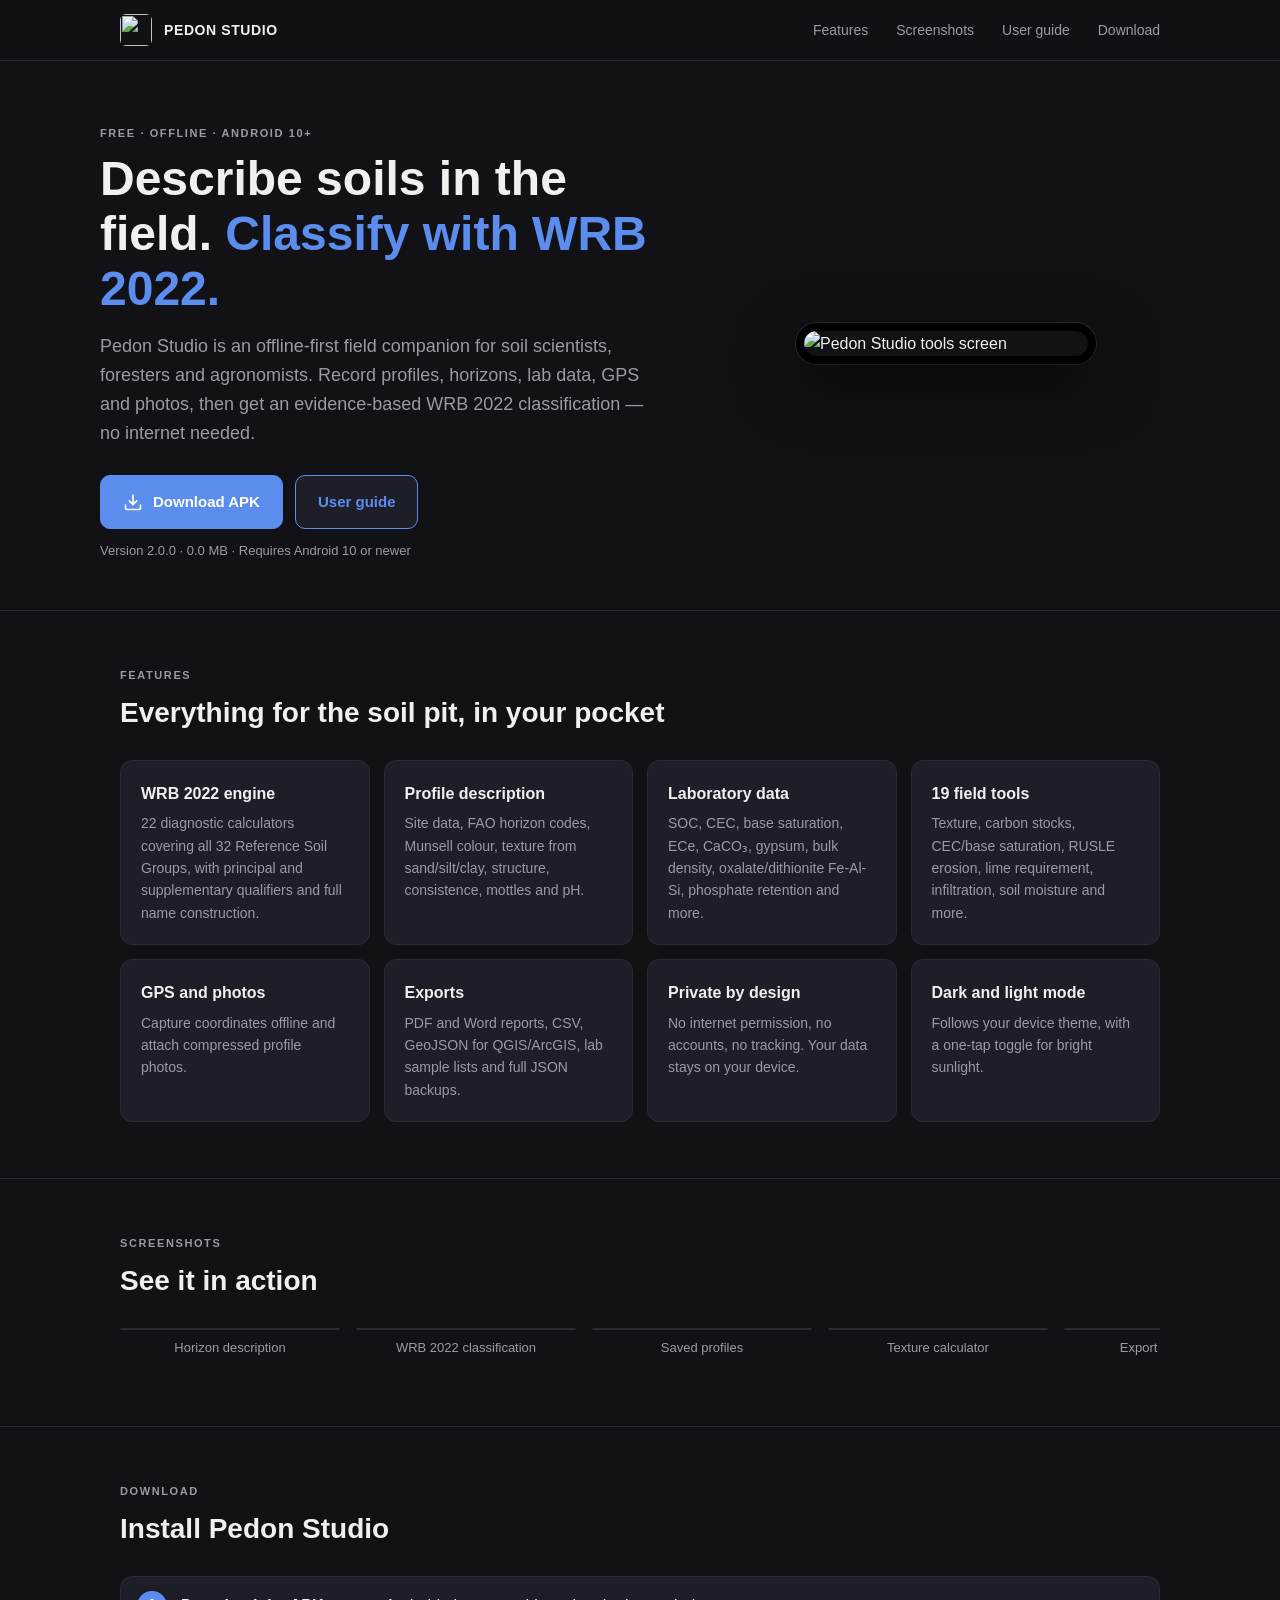
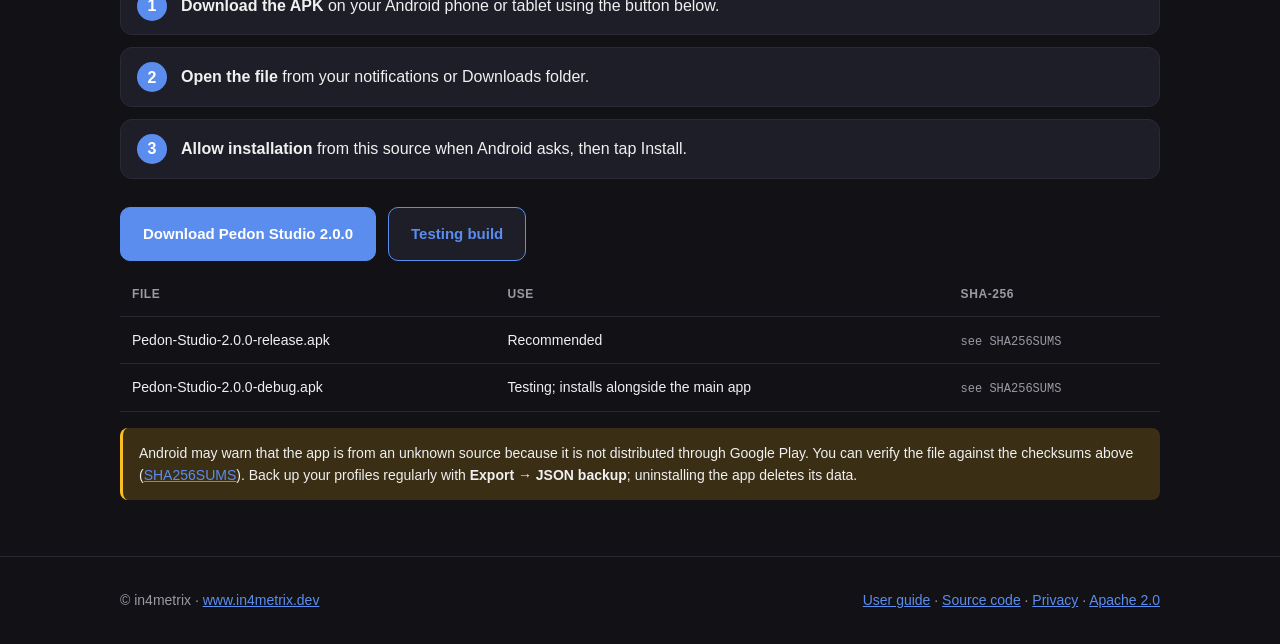
==== site/index.html @ 659e5f39 "Add user guide page to the download site docs/USER_GUIDE.md is rendered to site/guide.html at deploy" ====
<!doctype html>
<html lang="en">
<head>
<meta charset="utf-8">
<meta name="viewport" content="width=device-width, initial-scale=1">
<title>Pedon Studio — Offline soil profile description and WRB 2022 classification</title>
<meta name="description" content="Free, offline-first Android app for describing soil profiles in the field and classifying them with WRB 2022. Download the APK.">
<meta name="theme-color" content="#121216">
<meta property="og:title" content="Pedon Studio">
<meta property="og:description" content="Offline-first field companion for soil profile description and WRB 2022 classification.">
<meta property="og:image" content="https://pedonstudio.in4metrix.dev/screenshots/12-desktop.png">
<meta property="og:url" content="https://pedonstudio.in4metrix.dev/">
<link rel="icon" href="pedon_logo.png">
<style>
:root{--bg:#121216;--bg2:#1a1a20;--card:#1e1e28;--ink:#f0f0f0;--mut:#9a9aa5;--line:#2a2a35;--pri:#5b8def;--prih:#7ba3ff;--ok:#4ade80}
*{box-sizing:border-box;margin:0;padding:0}
html{scroll-behavior:smooth}
body{background:var(--bg);color:var(--ink);font:16px/1.6 -apple-system,BlinkMacSystemFont,"Segoe UI",Roboto,sans-serif;-webkit-font-smoothing:antialiased}
a{color:var(--pri)}
.wrap{max-width:1080px;margin:0 auto;padding:0 20px}
nav{position:sticky;top:0;z-index:10;background:rgba(18,18,22,.9);backdrop-filter:blur(8px);border-bottom:1px solid var(--line)}
nav .wrap{display:flex;align-items:center;gap:12px;height:60px}
nav img{width:32px;height:32px;border-radius:6px}
nav b{font-size:14px;letter-spacing:.6px;text-transform:uppercase;flex:1}
nav a{color:var(--mut);text-decoration:none;font-size:14px;margin-left:16px}
nav a:hover{color:var(--ink)}
@media(max-width:640px){nav a.hide{display:none}}
.hero{display:grid;grid-template-columns:1.1fr .9fr;gap:40px;align-items:center;padding:64px 0 48px}
@media(max-width:820px){.hero{grid-template-columns:1fr;padding-top:40px}}
.label{font-size:11px;font-weight:600;color:var(--mut);letter-spacing:1.6px;text-transform:uppercase}
h1{font-size:clamp(32px,5vw,48px);line-height:1.15;margin:8px 0 16px}
h1 span{color:var(--pri)}
.lead{color:var(--mut);font-size:18px;max-width:560px}
.cta{display:flex;flex-wrap:wrap;gap:12px;margin:28px 0 12px}
.btn{display:inline-flex;align-items:center;gap:10px;padding:14px 22px;border-radius:10px;font-weight:600;font-size:15px;text-decoration:none;border:1.5px solid var(--pri);color:var(--pri);background:var(--card);transition:.2s}
.btn:hover{border-color:var(--prih);color:var(--prih)}
.btn.p{background:var(--pri);color:#fff}
.btn.p:hover{background:var(--prih);color:#fff}
.btn svg{width:20px;height:20px}
.meta{font-size:13px;color:var(--mut)}
.phone{justify-self:center;width:min(300px,80vw);border-radius:28px;border:8px solid #000;box-shadow:0 20px 60px rgba(0,0,0,.6),0 0 0 1px var(--line);overflow:hidden}
.phone img{display:block;width:100%}
section{padding:56px 0;border-top:1px solid var(--line)}
h2{font-size:28px;margin:6px 0 24px}
.grid{display:grid;grid-template-columns:repeat(auto-fill,minmax(240px,1fr));gap:14px}
.card{background:var(--card);border:1px solid var(--line);border-radius:12px;padding:20px}
.card b{display:block;margin-bottom:6px}
.card p{color:var(--mut);font-size:14px}
.shots{display:flex;gap:16px;overflow-x:auto;padding-bottom:12px;scroll-snap-type:x mandatory}
.shots figure{flex:0 0 220px;scroll-snap-align:start}
.shots img{width:220px;border-radius:14px;border:1px solid var(--line);display:block}
.shots figcaption{font-size:13px;color:var(--mut);margin-top:8px;text-align:center}
ol.steps{counter-reset:s;list-style:none;display:grid;gap:12px}
ol.steps li{counter-increment:s;background:var(--card);border:1px solid var(--line);border-radius:12px;padding:16px 16px 16px 60px;position:relative}
ol.steps li::before{content:counter(s);position:absolute;left:16px;top:14px;width:30px;height:30px;border-radius:50%;background:var(--pri);color:#fff;font-weight:700;display:flex;align-items:center;justify-content:center}
table{width:100%;border-collapse:collapse;font-size:14px}
th,td{text-align:left;padding:12px;border-bottom:1px solid var(--line);vertical-align:top}
th{color:var(--mut);font-weight:600;font-size:12px;text-transform:uppercase;letter-spacing:.6px}
code{font:12px ui-monospace,SFMono-Regular,Menlo,monospace;word-break:break-all;color:var(--mut)}
.note{border-left:3px solid #fbbf24;background:#3a2e15;border-radius:8px;padding:14px 16px;font-size:14px;margin-top:16px}
footer{border-top:1px solid var(--line);padding:32px 0;color:var(--mut);font-size:14px}
footer .wrap{display:flex;flex-wrap:wrap;gap:12px;justify-content:space-between}
</style>
</head>
<body>
<nav><div class="wrap"><img src="pedon_logo.png" alt=""><b>Pedon Studio</b><a class="hide" href="#features">Features</a><a class="hide" href="#screenshots">Screenshots</a><a class="hide" href="/guide">User guide</a><a href="#download">Download</a></div></nav>

<header class="wrap hero">
  <div>
    <div class="label">Free · Offline · Android 10+</div>
    <h1>Describe soils in the field. <span>Classify with WRB 2022.</span></h1>
    <p class="lead">Pedon Studio is an offline-first field companion for soil scientists, foresters and agronomists. Record profiles, horizons, lab data, GPS and photos, then get an evidence-based WRB 2022 classification — no internet needed.</p>
    <div class="cta">
      <a class="btn p" href="releases/Pedon-Studio-2.0.0-release.apk" download><svg viewBox="0 0 24 24" fill="none" stroke="currentColor" stroke-width="2"><path d="M21 15v4a2 2 0 0 1-2 2H5a2 2 0 0 1-2-2v-4"/><polyline points="7 10 12 15 17 10"/><line x1="12" y1="15" x2="12" y2="3"/></svg>Download APK</a>
      <a class="btn" href="/guide">User guide</a>
    </div>
    <p class="meta">Version 2.0.0 · <span id="size">4 MB</span> · Requires Android 10 or newer</p>
  </div>
  <div class="phone"><img src="screenshots/02-tools.png" alt="Pedon Studio tools screen"></div>
</header>

<section id="features"><div class="wrap">
  <div class="label">Features</div>
  <h2>Everything for the soil pit, in your pocket</h2>
  <div class="grid">
    <div class="card"><b>WRB 2022 engine</b><p>22 diagnostic calculators covering all 32 Reference Soil Groups, with principal and supplementary qualifiers and full name construction.</p></div>
    <div class="card"><b>Profile description</b><p>Site data, FAO horizon codes, Munsell colour, texture from sand/silt/clay, structure, consistence, mottles and pH.</p></div>
    <div class="card"><b>Laboratory data</b><p>SOC, CEC, base saturation, ECe, CaCO₃, gypsum, bulk density, oxalate/dithionite Fe-Al-Si, phosphate retention and more.</p></div>
    <div class="card"><b>19 field tools</b><p>Texture, carbon stocks, CEC/base saturation, RUSLE erosion, lime requirement, infiltration, soil moisture and more.</p></div>
    <div class="card"><b>GPS and photos</b><p>Capture coordinates offline and attach compressed profile photos.</p></div>
    <div class="card"><b>Exports</b><p>PDF and Word reports, CSV, GeoJSON for QGIS/ArcGIS, lab sample lists and full JSON backups.</p></div>
    <div class="card"><b>Private by design</b><p>No internet permission, no accounts, no tracking. Your data stays on your device.</p></div>
    <div class="card"><b>Dark and light mode</b><p>Follows your device theme, with a one-tap toggle for bright sunlight.</p></div>
  </div>
</div></section>

<section id="screenshots"><div class="wrap">
  <div class="label">Screenshots</div>
  <h2>See it in action</h2>
  <div class="shots">
    <figure><img src="screenshots/04-profile-site.png" alt="" loading="lazy"><figcaption>Horizon description</figcaption></figure>
    <figure><img src="screenshots/06-classification.png" alt="" loading="lazy"><figcaption>WRB 2022 classification</figcaption></figure>
    <figure><img src="screenshots/07-profiles.png" alt="" loading="lazy"><figcaption>Saved profiles</figcaption></figure>
    <figure><img src="screenshots/09-tool.png" alt="" loading="lazy"><figcaption>Texture calculator</figcaption></figure>
    <figure><img src="screenshots/08-export.png" alt="" loading="lazy"><figcaption>Export and backup</figcaption></figure>
    <figure><img src="screenshots/03-menu.png" alt="" loading="lazy"><figcaption>Navigation</figcaption></figure>
    <figure><img src="screenshots/11-tools-light.png" alt="" loading="lazy"><figcaption>Light mode</figcaption></figure>
  </div>
</div></section>

<section id="download"><div class="wrap">
  <div class="label">Download</div>
  <h2>Install Pedon Studio</h2>
  <ol class="steps">
    <li><b>Download the APK</b> on your Android phone or tablet using the button below.</li>
    <li><b>Open the file</b> from your notifications or Downloads folder.</li>
    <li><b>Allow installation</b> from this source when Android asks, then tap Install.</li>
  </ol>
  <div class="cta">
    <a class="btn p" href="releases/Pedon-Studio-2.0.0-release.apk" download>Download Pedon Studio 2.0.0</a>
    <a class="btn" href="releases/Pedon-Studio-2.0.0-debug.apk" download>Testing build</a>
  </div>
  <table>
    <tr><th>File</th><th>Use</th><th>SHA-256</th></tr>
    <tr><td>Pedon-Studio-2.0.0-release.apk</td><td>Recommended</td><td><code data-sum="Pedon-Studio-2.0.0-release.apk">see SHA256SUMS</code></td></tr>
    <tr><td>Pedon-Studio-2.0.0-debug.apk</td><td>Testing; installs alongside the main app</td><td><code data-sum="Pedon-Studio-2.0.0-debug.apk">see SHA256SUMS</code></td></tr>
  </table>
  <p class="note">Android may warn that the app is from an unknown source because it is not distributed through Google Play. You can verify the file against the checksums above (<a href="releases/SHA256SUMS">SHA256SUMS</a>). Back up your profiles regularly with <b>Export → JSON backup</b>; uninstalling the app deletes its data.</p>
</div></section>

<footer><div class="wrap">
  <span>© in4metrix · <a href="https://www.in4metrix.dev">www.in4metrix.dev</a></span>
  <span><a href="/guide">User guide</a> · <a href="https://github.com/jm0535/pedon">Source code</a> · <a href="https://github.com/jm0535/pedon/blob/main/PRIVACY.md">Privacy</a> · <a href="https://github.com/jm0535/pedon/blob/main/LICENSE">Apache 2.0</a></span>
</div></footer>

<script>
fetch('releases/SHA256SUMS').then(r=>r.ok?r.text():'').then(t=>{t.split('\n').forEach(l=>{const[h,f]=l.trim().split(/\s+/);const el=f&&document.querySelector('[data-sum="'+f+'"]');if(el)el.textContent=h})}).catch(()=>{});
fetch('releases/Pedon-Studio-2.0.0-release.apk',{method:'HEAD'}).then(r=>{const n=+r.headers.get('content-length');if(n)document.getElementById('size').textContent=(n/1048576).toFixed(1)+' MB'}).catch(()=>{});
</script>
</body>
</html>
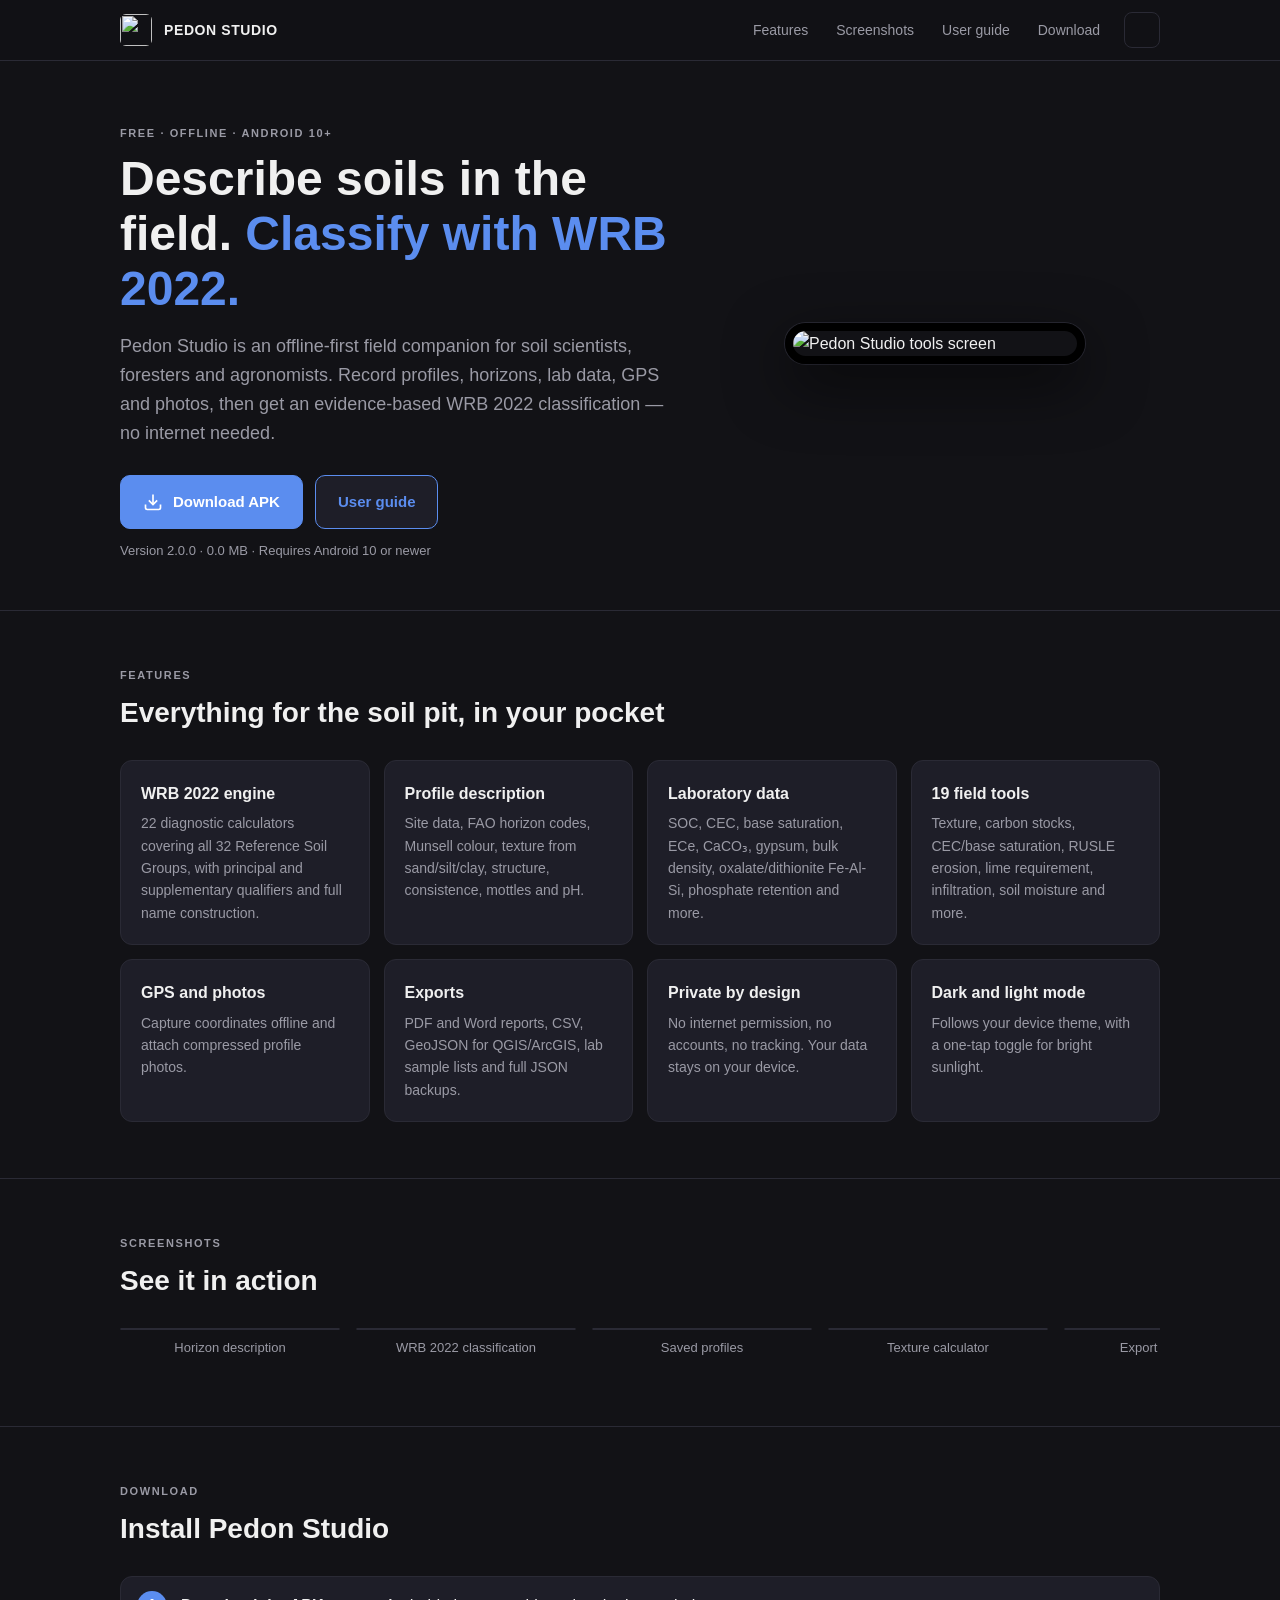
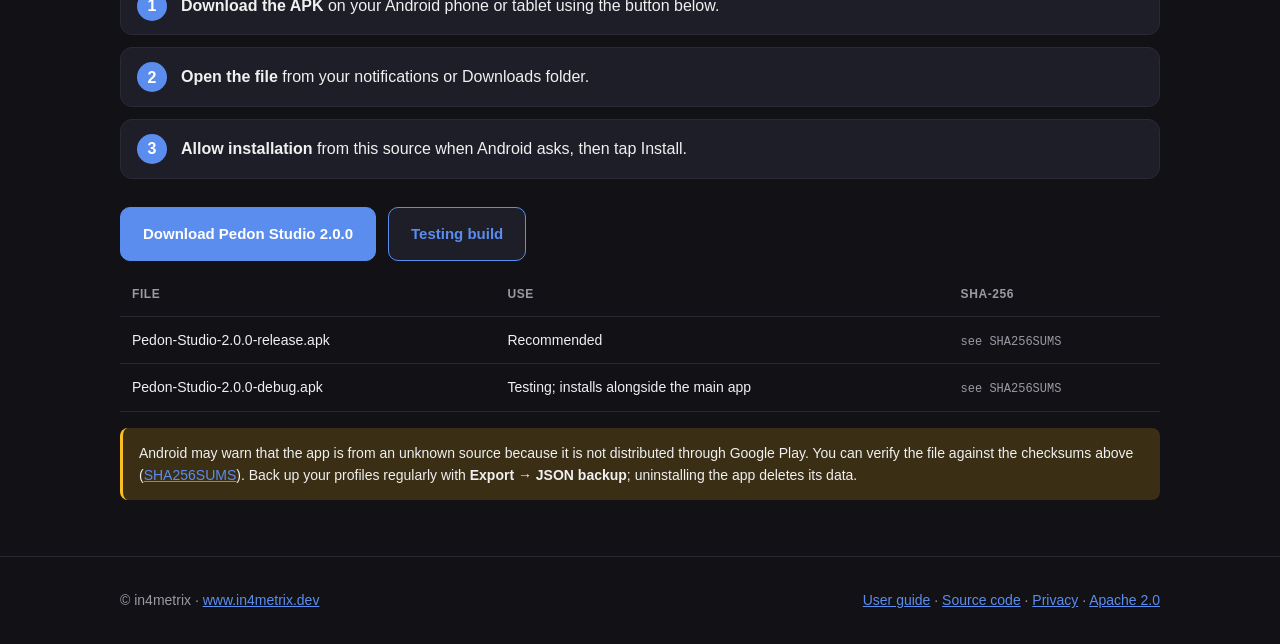
==== commit 21701fa6: "Site: add dark/light toggle and fix /guide 404 - Shared theme.js: follows system theme, toggle butto" ====
--- a/site/index.html
+++ b/site/index.html
@@ -10,22 +10,25 @@
 <meta property="og:description" content="Offline-first field companion for soil profile description and WRB 2022 classification.">
 <meta property="og:image" content="https://pedonstudio.in4metrix.dev/screenshots/12-desktop.png">
 <meta property="og:url" content="https://pedonstudio.in4metrix.dev/">
-<link rel="icon" href="pedon_logo.png">
+<link rel="icon" href="/pedon_logo.png">
+<script src="/theme.js"></script>
 <style>
-:root{--bg:#121216;--bg2:#1a1a20;--card:#1e1e28;--ink:#f0f0f0;--mut:#9a9aa5;--line:#2a2a35;--pri:#5b8def;--prih:#7ba3ff;--ok:#4ade80}
+:root{--bg:#121216;--bg2:#1a1a20;--card:#1e1e28;--ink:#f0f0f0;--mut:#9a9aa5;--line:#2a2a35;--pri:#5b8def;--nav:rgba(18,18,22,.9);--warnbg:#3a2e15;--prih:#7ba3ff;--ok:#4ade80}
+:root[data-theme="light"]{--bg:#f8f9fa;--bg2:#f0f1f3;--card:#ffffff;--ink:#1a1a20;--mut:#5a5a65;--line:#e0e0e5;--pri:#4a7de0;--prih:#3a6cd0;--nav:rgba(248,249,250,.9);--warnbg:#fdf3dc}
+.theme-btn{background:none;border:1px solid var(--line);color:var(--mut);width:36px;height:36px;border-radius:8px;display:inline-flex;align-items:center;justify-content:center;cursor:pointer;margin-left:12px;flex:none}.theme-btn:hover{color:var(--ink)}.theme-btn svg{width:18px;height:18px}
 *{box-sizing:border-box;margin:0;padding:0}
 html{scroll-behavior:smooth}
 body{background:var(--bg);color:var(--ink);font:16px/1.6 -apple-system,BlinkMacSystemFont,"Segoe UI",Roboto,sans-serif;-webkit-font-smoothing:antialiased}
 a{color:var(--pri)}
 .wrap{max-width:1080px;margin:0 auto;padding:0 20px}
-nav{position:sticky;top:0;z-index:10;background:rgba(18,18,22,.9);backdrop-filter:blur(8px);border-bottom:1px solid var(--line)}
+nav{position:sticky;top:0;z-index:10;background:var(--nav);backdrop-filter:blur(8px);border-bottom:1px solid var(--line)}
 nav .wrap{display:flex;align-items:center;gap:12px;height:60px}
 nav img{width:32px;height:32px;border-radius:6px}
 nav b{font-size:14px;letter-spacing:.6px;text-transform:uppercase;flex:1}
 nav a{color:var(--mut);text-decoration:none;font-size:14px;margin-left:16px}
 nav a:hover{color:var(--ink)}
 @media(max-width:640px){nav a.hide{display:none}}
-.hero{display:grid;grid-template-columns:1.1fr .9fr;gap:40px;align-items:center;padding:64px 0 48px}
+.hero{display:grid;grid-template-columns:1.1fr .9fr;gap:40px;align-items:center;padding-top:64px;padding-bottom:48px}
 @media(max-width:820px){.hero{grid-template-columns:1fr;padding-top:40px}}
 .label{font-size:11px;font-weight:600;color:var(--mut);letter-spacing:1.6px;text-transform:uppercase}
 h1{font-size:clamp(32px,5vw,48px);line-height:1.15;margin:8px 0 16px}
@@ -57,13 +60,13 @@
 th,td{text-align:left;padding:12px;border-bottom:1px solid var(--line);vertical-align:top}
 th{color:var(--mut);font-weight:600;font-size:12px;text-transform:uppercase;letter-spacing:.6px}
 code{font:12px ui-monospace,SFMono-Regular,Menlo,monospace;word-break:break-all;color:var(--mut)}
-.note{border-left:3px solid #fbbf24;background:#3a2e15;border-radius:8px;padding:14px 16px;font-size:14px;margin-top:16px}
+.note{border-left:3px solid #fbbf24;background:var(--warnbg);border-radius:8px;padding:14px 16px;font-size:14px;margin-top:16px}
 footer{border-top:1px solid var(--line);padding:32px 0;color:var(--mut);font-size:14px}
 footer .wrap{display:flex;flex-wrap:wrap;gap:12px;justify-content:space-between}
 </style>
 </head>
 <body>
-<nav><div class="wrap"><img src="pedon_logo.png" alt=""><b>Pedon Studio</b><a class="hide" href="#features">Features</a><a class="hide" href="#screenshots">Screenshots</a><a class="hide" href="/guide">User guide</a><a href="#download">Download</a></div></nav>
+<nav><div class="wrap"><img src="/pedon_logo.png" alt=""><b>Pedon Studio</b><a class="hide" href="#features">Features</a><a class="hide" href="#screenshots">Screenshots</a><a class="hide" href="/guide/">User guide</a><a href="#download">Download</a><button id="themeToggle" class="theme-btn" type="button" aria-label="Toggle theme"></button></div></nav>
 
 <header class="wrap hero">
   <div>
@@ -72,7 +75,7 @@
     <p class="lead">Pedon Studio is an offline-first field companion for soil scientists, foresters and agronomists. Record profiles, horizons, lab data, GPS and photos, then get an evidence-based WRB 2022 classification — no internet needed.</p>
     <div class="cta">
       <a class="btn p" href="releases/Pedon-Studio-2.0.0-release.apk" download><svg viewBox="0 0 24 24" fill="none" stroke="currentColor" stroke-width="2"><path d="M21 15v4a2 2 0 0 1-2 2H5a2 2 0 0 1-2-2v-4"/><polyline points="7 10 12 15 17 10"/><line x1="12" y1="15" x2="12" y2="3"/></svg>Download APK</a>
-      <a class="btn" href="/guide">User guide</a>
+      <a class="btn" href="/guide/">User guide</a>
     </div>
     <p class="meta">Version 2.0.0 · <span id="size">4 MB</span> · Requires Android 10 or newer</p>
   </div>
@@ -130,7 +133,7 @@
 
 <footer><div class="wrap">
   <span>© in4metrix · <a href="https://www.in4metrix.dev">www.in4metrix.dev</a></span>
-  <span><a href="/guide">User guide</a> · <a href="https://github.com/jm0535/pedon">Source code</a> · <a href="https://github.com/jm0535/pedon/blob/main/PRIVACY.md">Privacy</a> · <a href="https://github.com/jm0535/pedon/blob/main/LICENSE">Apache 2.0</a></span>
+  <span><a href="/guide/">User guide</a> · <a href="https://github.com/jm0535/pedon">Source code</a> · <a href="https://github.com/jm0535/pedon/blob/main/PRIVACY.md">Privacy</a> · <a href="https://github.com/jm0535/pedon/blob/main/LICENSE">Apache 2.0</a></span>
 </div></footer>
 
 <script>
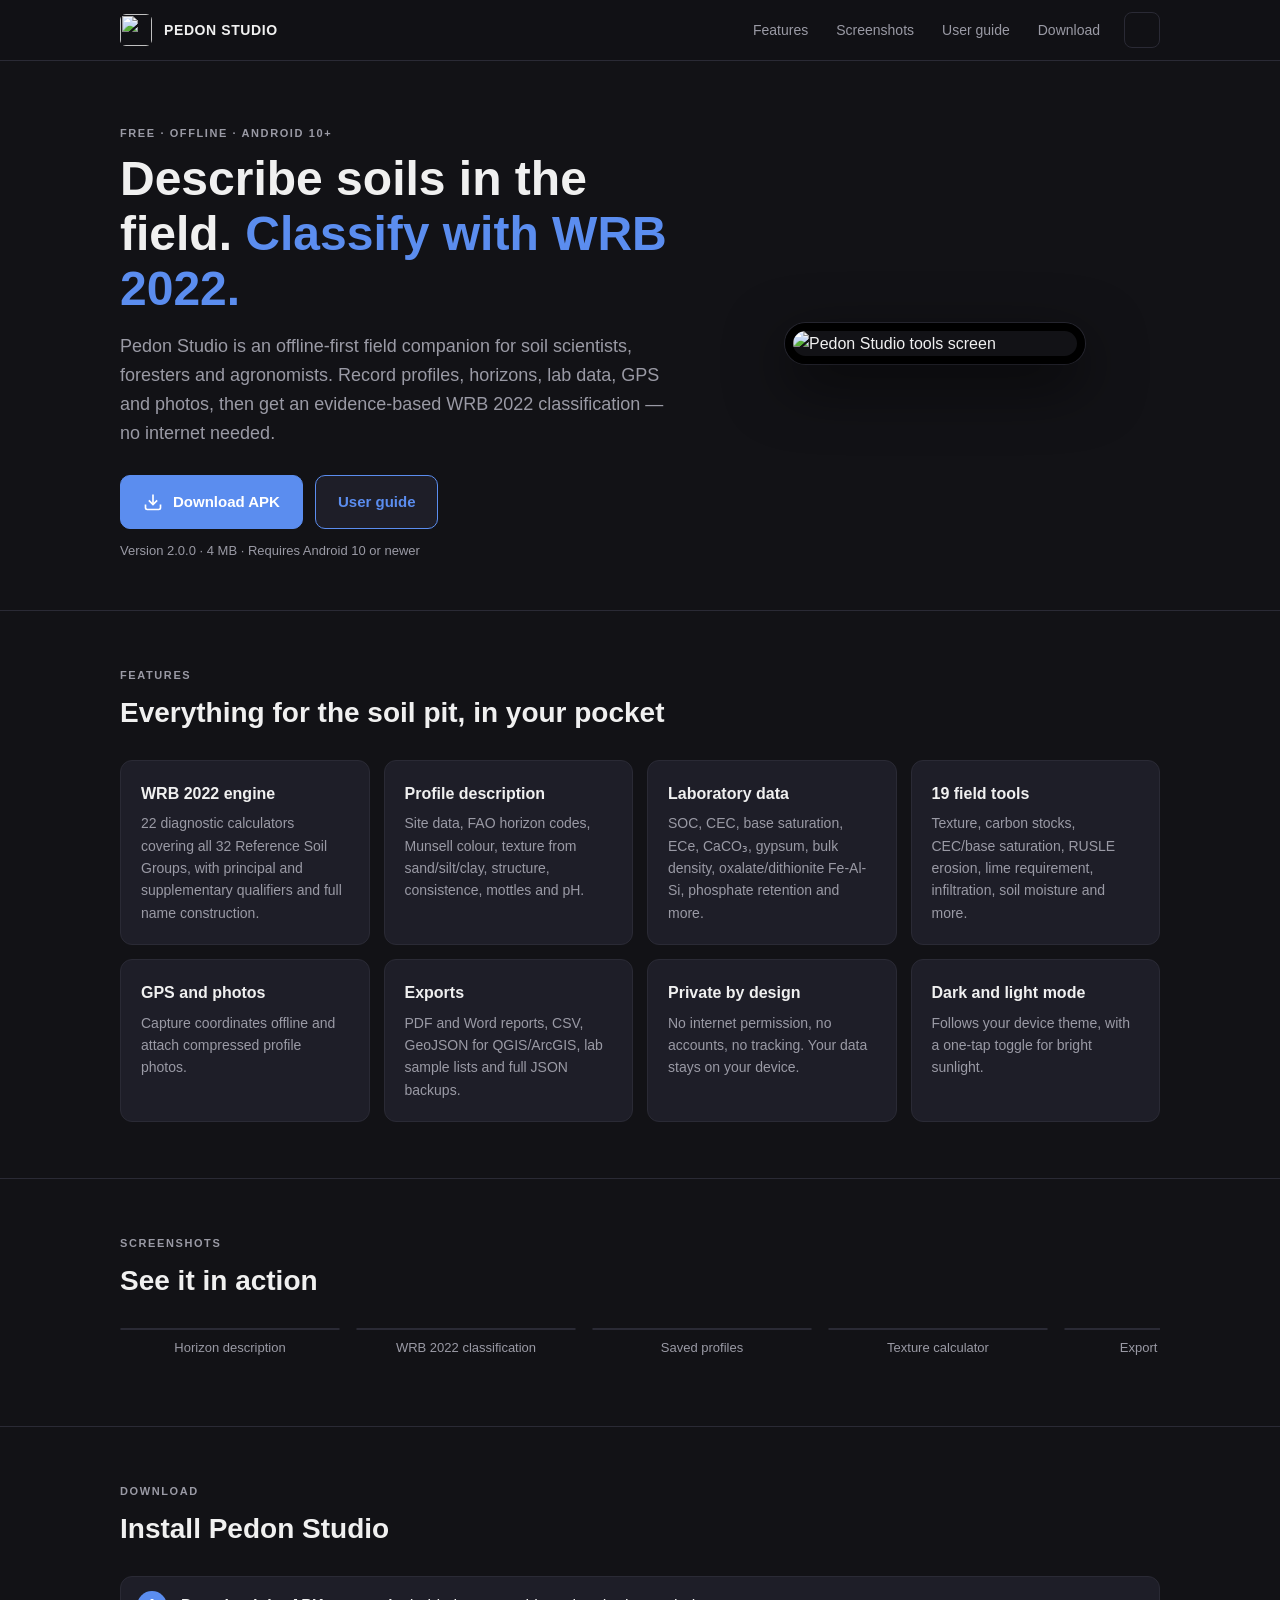
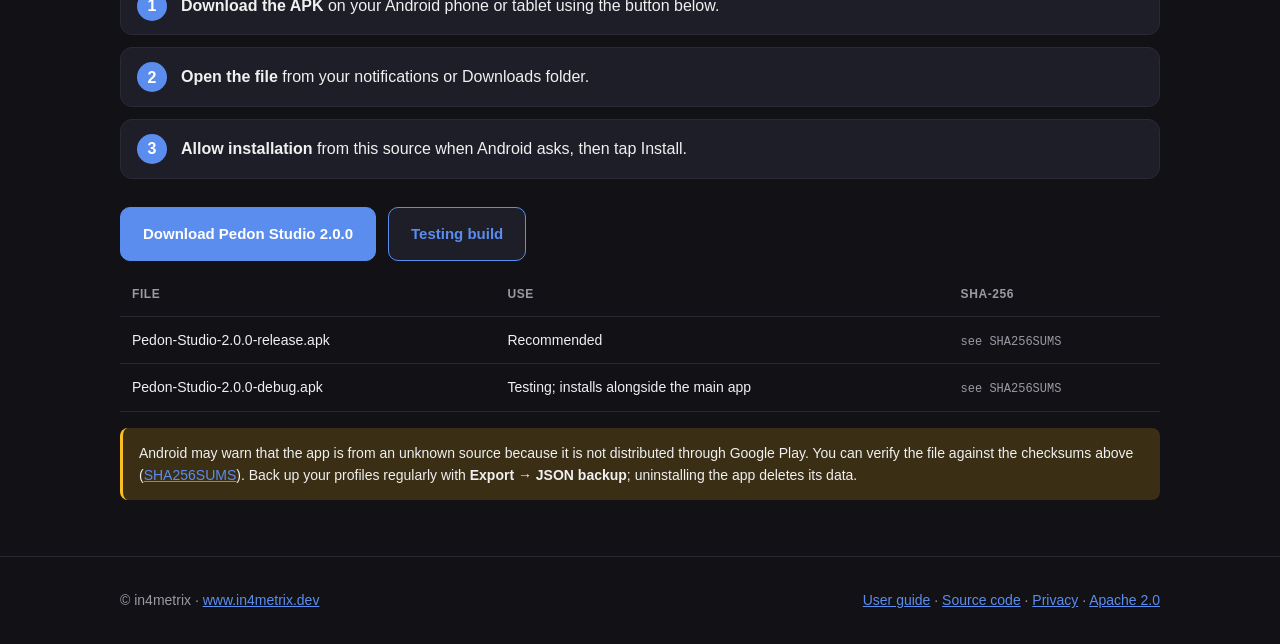
==== commit 19a0ad49: "Security audit fixes and hardening - Fix stored XSS: esc() now escapes ' and `; photo data URLs must" ====
--- a/site/index.html
+++ b/site/index.html
@@ -136,9 +136,6 @@
   <span><a href="/guide/">User guide</a> · <a href="https://github.com/jm0535/pedon">Source code</a> · <a href="https://github.com/jm0535/pedon/blob/main/PRIVACY.md">Privacy</a> · <a href="https://github.com/jm0535/pedon/blob/main/LICENSE">Apache 2.0</a></span>
 </div></footer>
 
-<script>
-fetch('releases/SHA256SUMS').then(r=>r.ok?r.text():'').then(t=>{t.split('\n').forEach(l=>{const[h,f]=l.trim().split(/\s+/);const el=f&&document.querySelector('[data-sum="'+f+'"]');if(el)el.textContent=h})}).catch(()=>{});
-fetch('releases/Pedon-Studio-2.0.0-release.apk',{method:'HEAD'}).then(r=>{const n=+r.headers.get('content-length');if(n)document.getElementById('size').textContent=(n/1048576).toFixed(1)+' MB'}).catch(()=>{});
-</script>
+<script src="/main.js"></script>
 </body>
 </html>
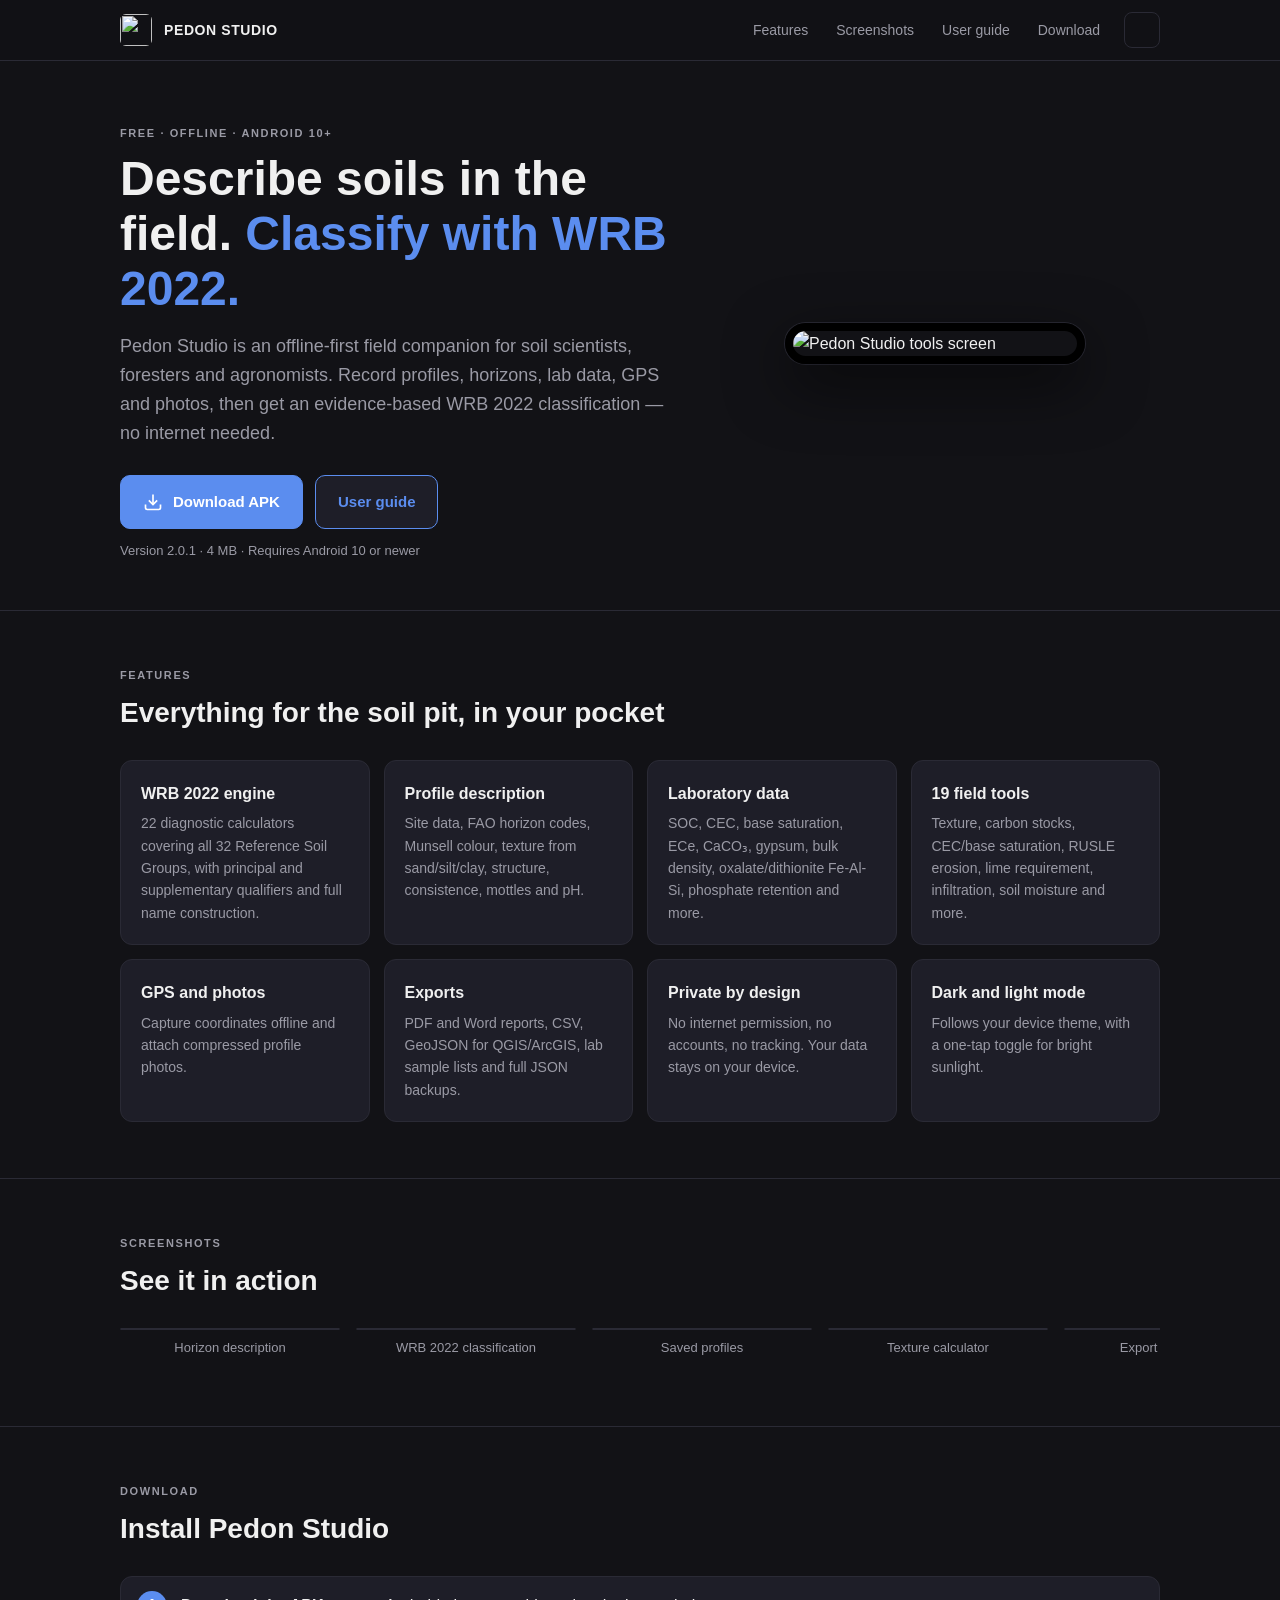
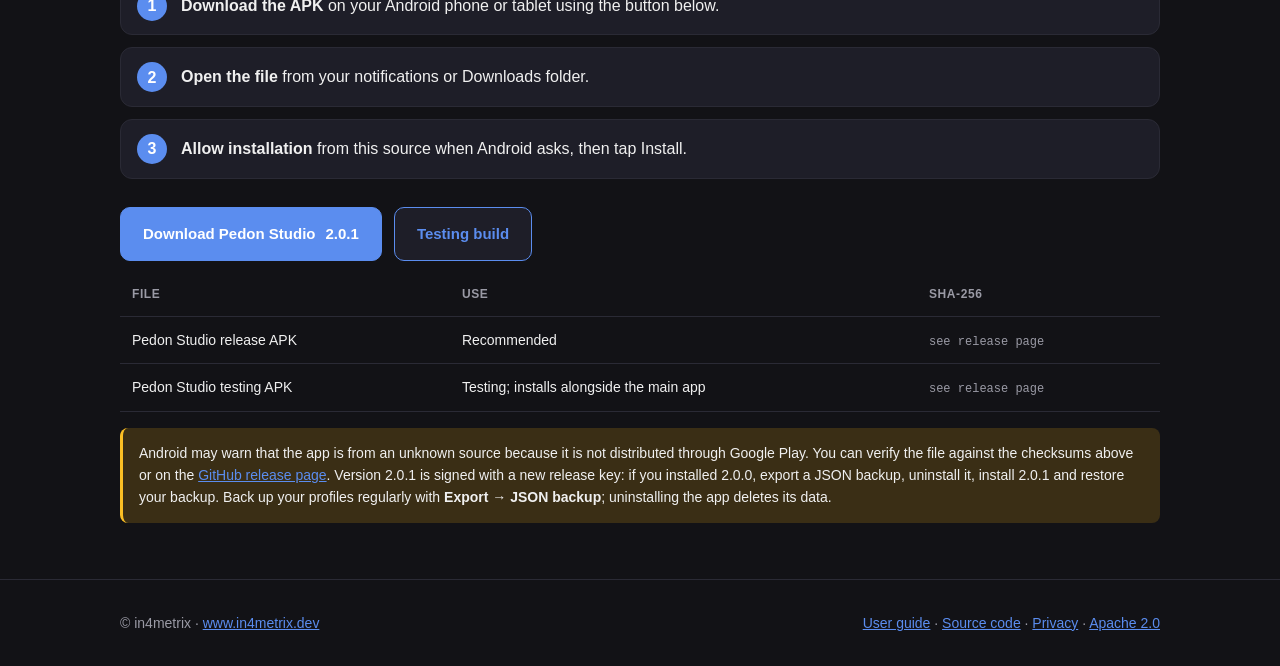
==== commit 09e5c43d: "Release 2.0.1: implement audit recommendations - Sign releases with a dedicated release key kept out" ====
--- a/site/index.html
+++ b/site/index.html
@@ -74,10 +74,10 @@
     <h1>Describe soils in the field. <span>Classify with WRB 2022.</span></h1>
     <p class="lead">Pedon Studio is an offline-first field companion for soil scientists, foresters and agronomists. Record profiles, horizons, lab data, GPS and photos, then get an evidence-based WRB 2022 classification — no internet needed.</p>
     <div class="cta">
-      <a class="btn p" href="releases/Pedon-Studio-2.0.0-release.apk" download><svg viewBox="0 0 24 24" fill="none" stroke="currentColor" stroke-width="2"><path d="M21 15v4a2 2 0 0 1-2 2H5a2 2 0 0 1-2-2v-4"/><polyline points="7 10 12 15 17 10"/><line x1="12" y1="15" x2="12" y2="3"/></svg>Download APK</a>
+      <a class="btn p" data-apk="release" href="https://github.com/jm0535/pedon/releases/latest"><svg viewBox="0 0 24 24" fill="none" stroke="currentColor" stroke-width="2"><path d="M21 15v4a2 2 0 0 1-2 2H5a2 2 0 0 1-2-2v-4"/><polyline points="7 10 12 15 17 10"/><line x1="12" y1="15" x2="12" y2="3"/></svg>Download APK</a>
       <a class="btn" href="/guide/">User guide</a>
     </div>
-    <p class="meta">Version 2.0.0 · <span id="size">4 MB</span> · Requires Android 10 or newer</p>
+    <p class="meta">Version <span data-version>2.0.1</span> · <span id="size">4 MB</span> · Requires Android 10 or newer</p>
   </div>
   <div class="phone"><img src="screenshots/02-tools.png" alt="Pedon Studio tools screen"></div>
 </header>
@@ -120,15 +120,15 @@
     <li><b>Allow installation</b> from this source when Android asks, then tap Install.</li>
   </ol>
   <div class="cta">
-    <a class="btn p" href="releases/Pedon-Studio-2.0.0-release.apk" download>Download Pedon Studio 2.0.0</a>
-    <a class="btn" href="releases/Pedon-Studio-2.0.0-debug.apk" download>Testing build</a>
+    <a class="btn p" data-apk="release" href="https://github.com/jm0535/pedon/releases/latest">Download Pedon Studio <span data-version>2.0.1</span></a>
+    <a class="btn" data-apk="debug" href="https://github.com/jm0535/pedon/releases/latest">Testing build</a>
   </div>
   <table>
     <tr><th>File</th><th>Use</th><th>SHA-256</th></tr>
-    <tr><td>Pedon-Studio-2.0.0-release.apk</td><td>Recommended</td><td><code data-sum="Pedon-Studio-2.0.0-release.apk">see SHA256SUMS</code></td></tr>
-    <tr><td>Pedon-Studio-2.0.0-debug.apk</td><td>Testing; installs alongside the main app</td><td><code data-sum="Pedon-Studio-2.0.0-debug.apk">see SHA256SUMS</code></td></tr>
+    <tr><td data-name="release">Pedon Studio release APK</td><td>Recommended</td><td><code data-sum="release">see release page</code></td></tr>
+    <tr><td data-name="debug">Pedon Studio testing APK</td><td>Testing; installs alongside the main app</td><td><code data-sum="debug">see release page</code></td></tr>
   </table>
-  <p class="note">Android may warn that the app is from an unknown source because it is not distributed through Google Play. You can verify the file against the checksums above (<a href="releases/SHA256SUMS">SHA256SUMS</a>). Back up your profiles regularly with <b>Export → JSON backup</b>; uninstalling the app deletes its data.</p>
+  <p class="note">Android may warn that the app is from an unknown source because it is not distributed through Google Play. You can verify the file against the checksums above or on the <a data-release-page href="https://github.com/jm0535/pedon/releases/latest">GitHub release page</a>. Version 2.0.1 is signed with a new release key: if you installed 2.0.0, export a JSON backup, uninstall it, install 2.0.1 and restore your backup. Back up your profiles regularly with <b>Export → JSON backup</b>; uninstalling the app deletes its data.</p>
 </div></section>
 
 <footer><div class="wrap">
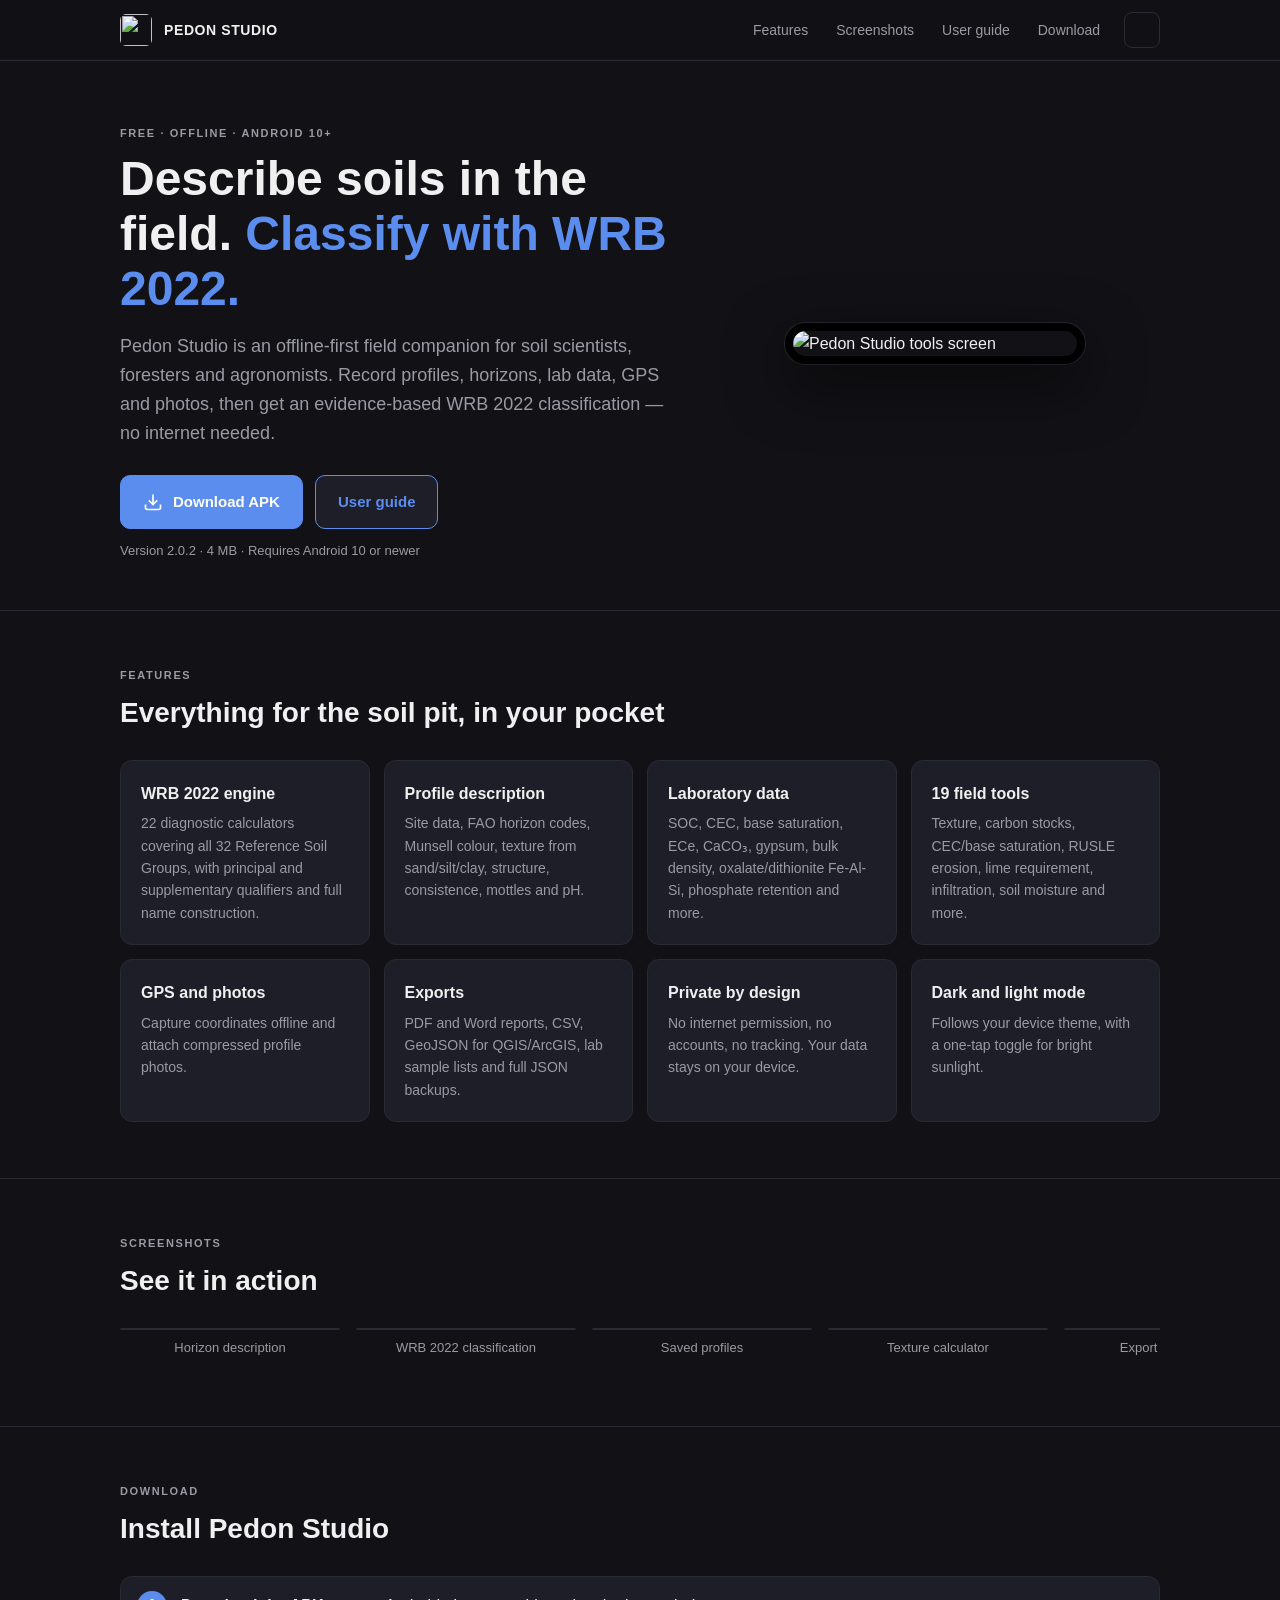
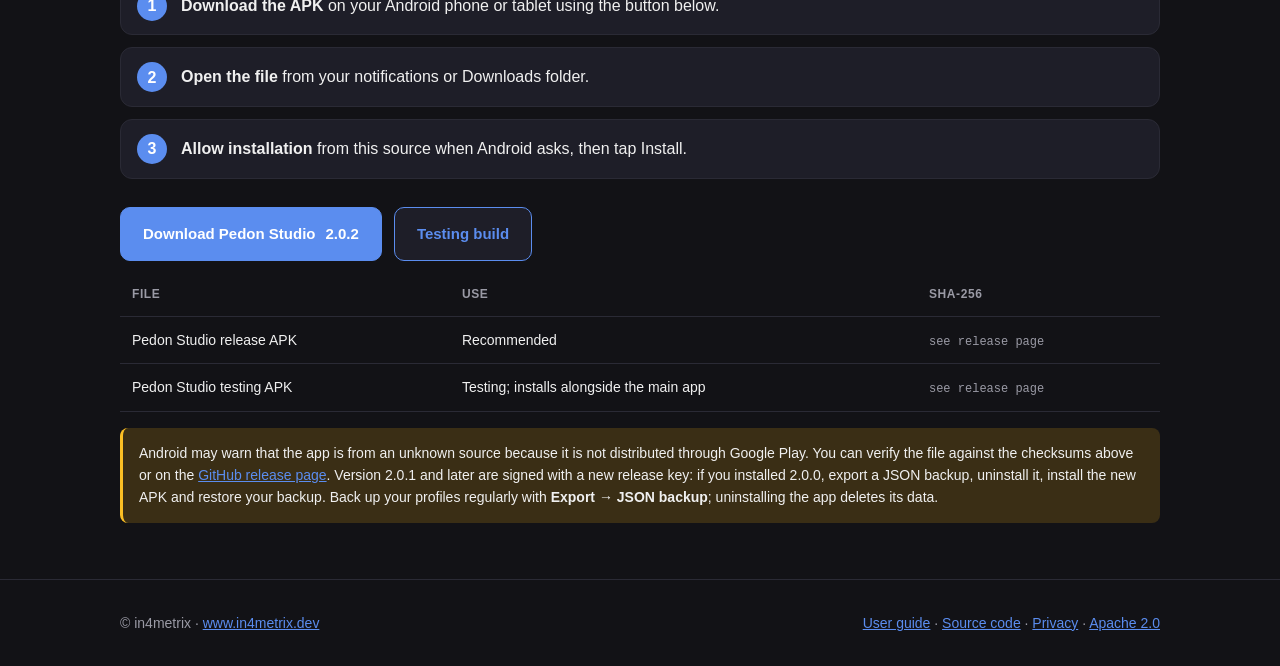
==== commit a1180c6e: "Release 2.0.2: user-tested fixes, links and expanded guide End-to-end user testing of every screen, " ====
--- a/site/index.html
+++ b/site/index.html
@@ -77,7 +77,7 @@
       <a class="btn p" data-apk="release" href="https://github.com/jm0535/pedon/releases/latest"><svg viewBox="0 0 24 24" fill="none" stroke="currentColor" stroke-width="2"><path d="M21 15v4a2 2 0 0 1-2 2H5a2 2 0 0 1-2-2v-4"/><polyline points="7 10 12 15 17 10"/><line x1="12" y1="15" x2="12" y2="3"/></svg>Download APK</a>
       <a class="btn" href="/guide/">User guide</a>
     </div>
-    <p class="meta">Version <span data-version>2.0.1</span> · <span id="size">4 MB</span> · Requires Android 10 or newer</p>
+    <p class="meta">Version <span data-version>2.0.2</span> · <span id="size">4 MB</span> · Requires Android 10 or newer</p>
   </div>
   <div class="phone"><img src="screenshots/02-tools.png" alt="Pedon Studio tools screen"></div>
 </header>
@@ -120,7 +120,7 @@
     <li><b>Allow installation</b> from this source when Android asks, then tap Install.</li>
   </ol>
   <div class="cta">
-    <a class="btn p" data-apk="release" href="https://github.com/jm0535/pedon/releases/latest">Download Pedon Studio <span data-version>2.0.1</span></a>
+    <a class="btn p" data-apk="release" href="https://github.com/jm0535/pedon/releases/latest">Download Pedon Studio <span data-version>2.0.2</span></a>
     <a class="btn" data-apk="debug" href="https://github.com/jm0535/pedon/releases/latest">Testing build</a>
   </div>
   <table>
@@ -128,7 +128,7 @@
     <tr><td data-name="release">Pedon Studio release APK</td><td>Recommended</td><td><code data-sum="release">see release page</code></td></tr>
     <tr><td data-name="debug">Pedon Studio testing APK</td><td>Testing; installs alongside the main app</td><td><code data-sum="debug">see release page</code></td></tr>
   </table>
-  <p class="note">Android may warn that the app is from an unknown source because it is not distributed through Google Play. You can verify the file against the checksums above or on the <a data-release-page href="https://github.com/jm0535/pedon/releases/latest">GitHub release page</a>. Version 2.0.1 is signed with a new release key: if you installed 2.0.0, export a JSON backup, uninstall it, install 2.0.1 and restore your backup. Back up your profiles regularly with <b>Export → JSON backup</b>; uninstalling the app deletes its data.</p>
+  <p class="note">Android may warn that the app is from an unknown source because it is not distributed through Google Play. You can verify the file against the checksums above or on the <a data-release-page href="https://github.com/jm0535/pedon/releases/latest">GitHub release page</a>. Version 2.0.1 and later are signed with a new release key: if you installed 2.0.0, export a JSON backup, uninstall it, install the new APK and restore your backup. Back up your profiles regularly with <b>Export → JSON backup</b>; uninstalling the app deletes its data.</p>
 </div></section>
 
 <footer><div class="wrap">
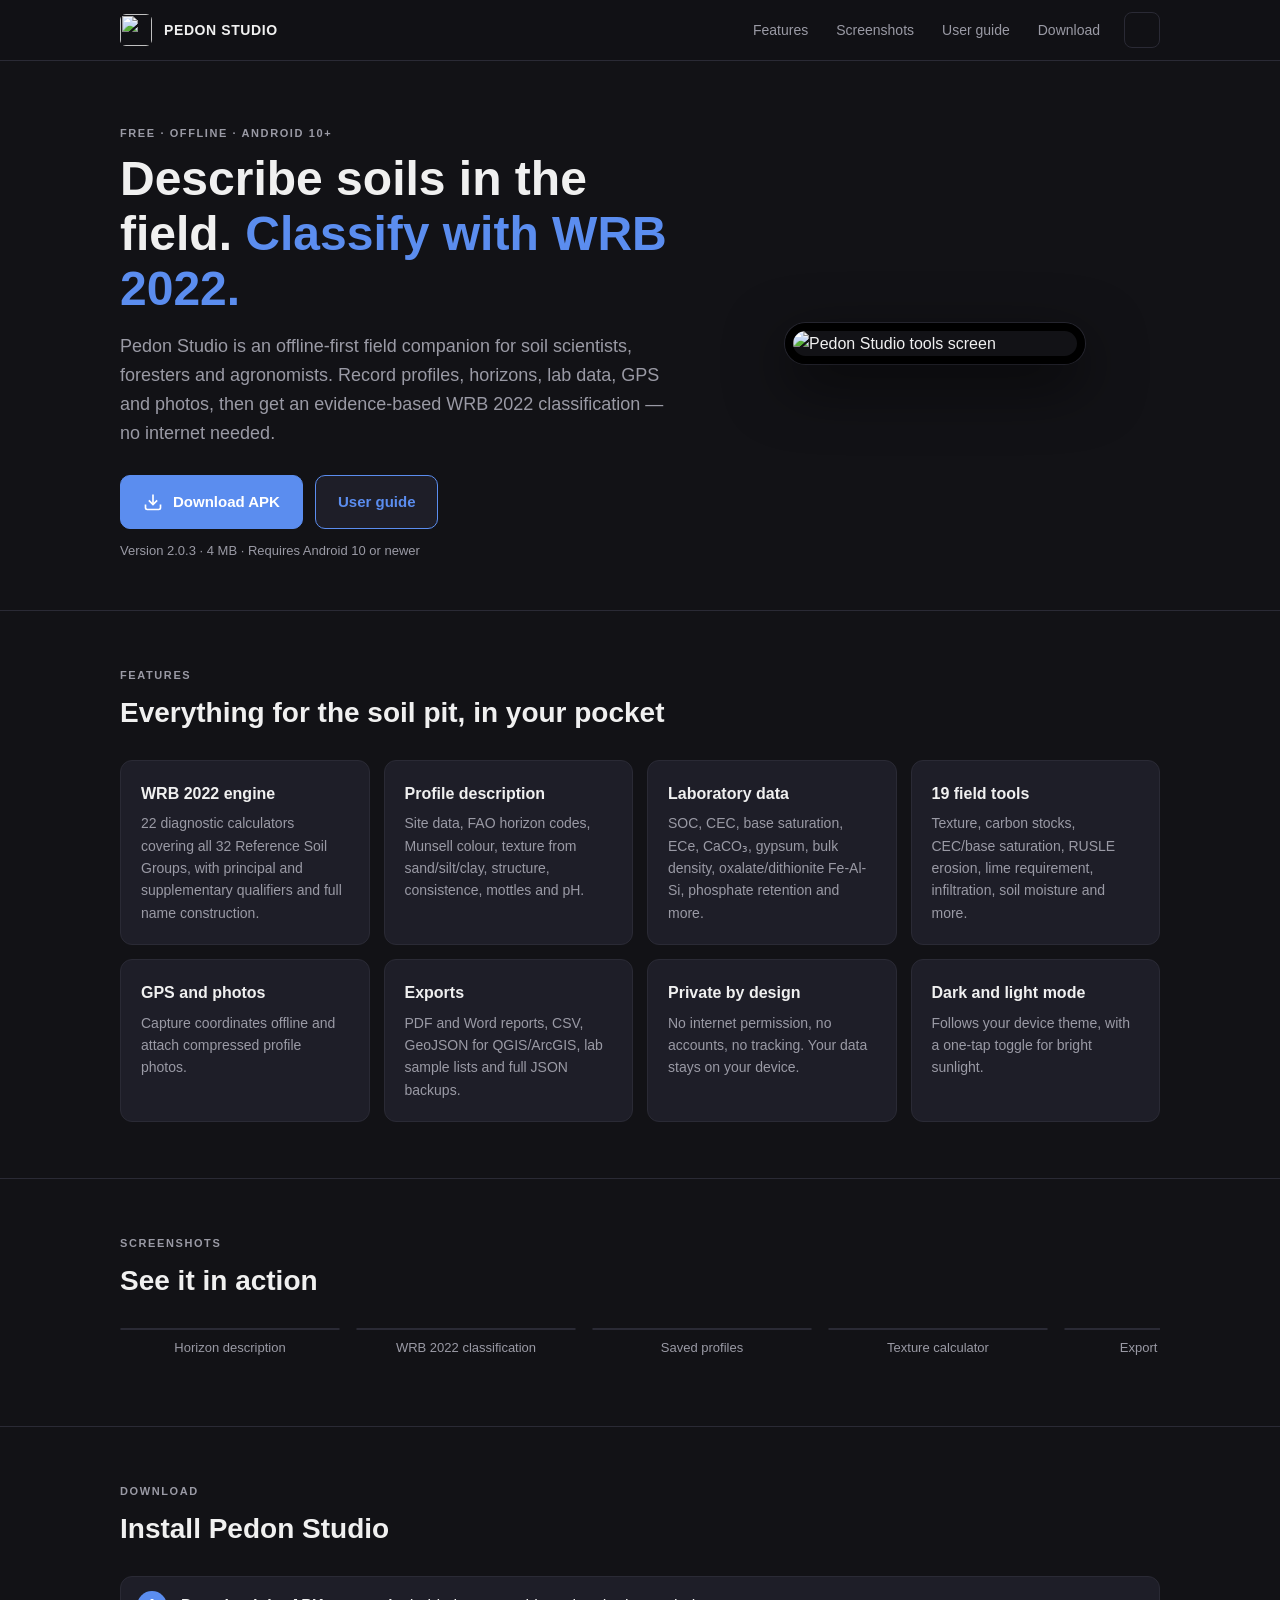
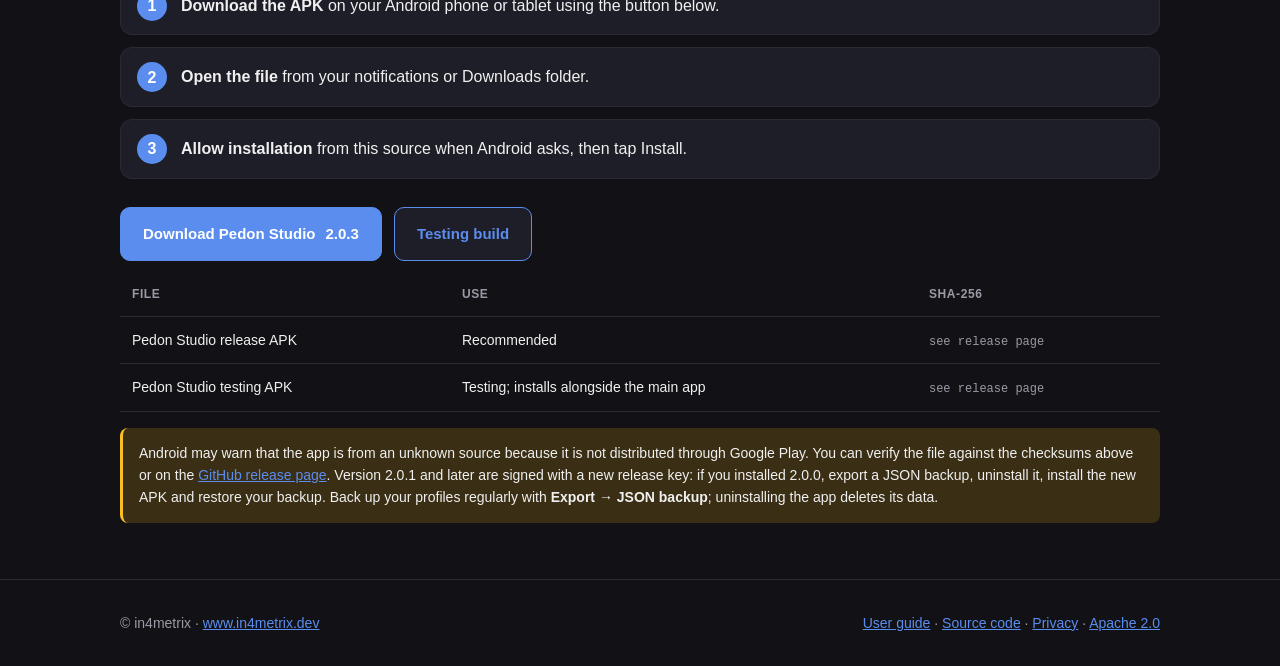
==== commit 6288cea9: "Fix UI overlapping system bars on Android 15+ WebView setPadding() does not reliably inset page cont" ====
--- a/site/index.html
+++ b/site/index.html
@@ -77,7 +77,7 @@
       <a class="btn p" data-apk="release" href="https://github.com/jm0535/pedon/releases/latest"><svg viewBox="0 0 24 24" fill="none" stroke="currentColor" stroke-width="2"><path d="M21 15v4a2 2 0 0 1-2 2H5a2 2 0 0 1-2-2v-4"/><polyline points="7 10 12 15 17 10"/><line x1="12" y1="15" x2="12" y2="3"/></svg>Download APK</a>
       <a class="btn" href="/guide/">User guide</a>
     </div>
-    <p class="meta">Version <span data-version>2.0.2</span> · <span id="size">4 MB</span> · Requires Android 10 or newer</p>
+    <p class="meta">Version <span data-version>2.0.3</span> · <span id="size">4 MB</span> · Requires Android 10 or newer</p>
   </div>
   <div class="phone"><img src="screenshots/02-tools.png" alt="Pedon Studio tools screen"></div>
 </header>
@@ -120,7 +120,7 @@
     <li><b>Allow installation</b> from this source when Android asks, then tap Install.</li>
   </ol>
   <div class="cta">
-    <a class="btn p" data-apk="release" href="https://github.com/jm0535/pedon/releases/latest">Download Pedon Studio <span data-version>2.0.2</span></a>
+    <a class="btn p" data-apk="release" href="https://github.com/jm0535/pedon/releases/latest">Download Pedon Studio <span data-version>2.0.3</span></a>
     <a class="btn" data-apk="debug" href="https://github.com/jm0535/pedon/releases/latest">Testing build</a>
   </div>
   <table>
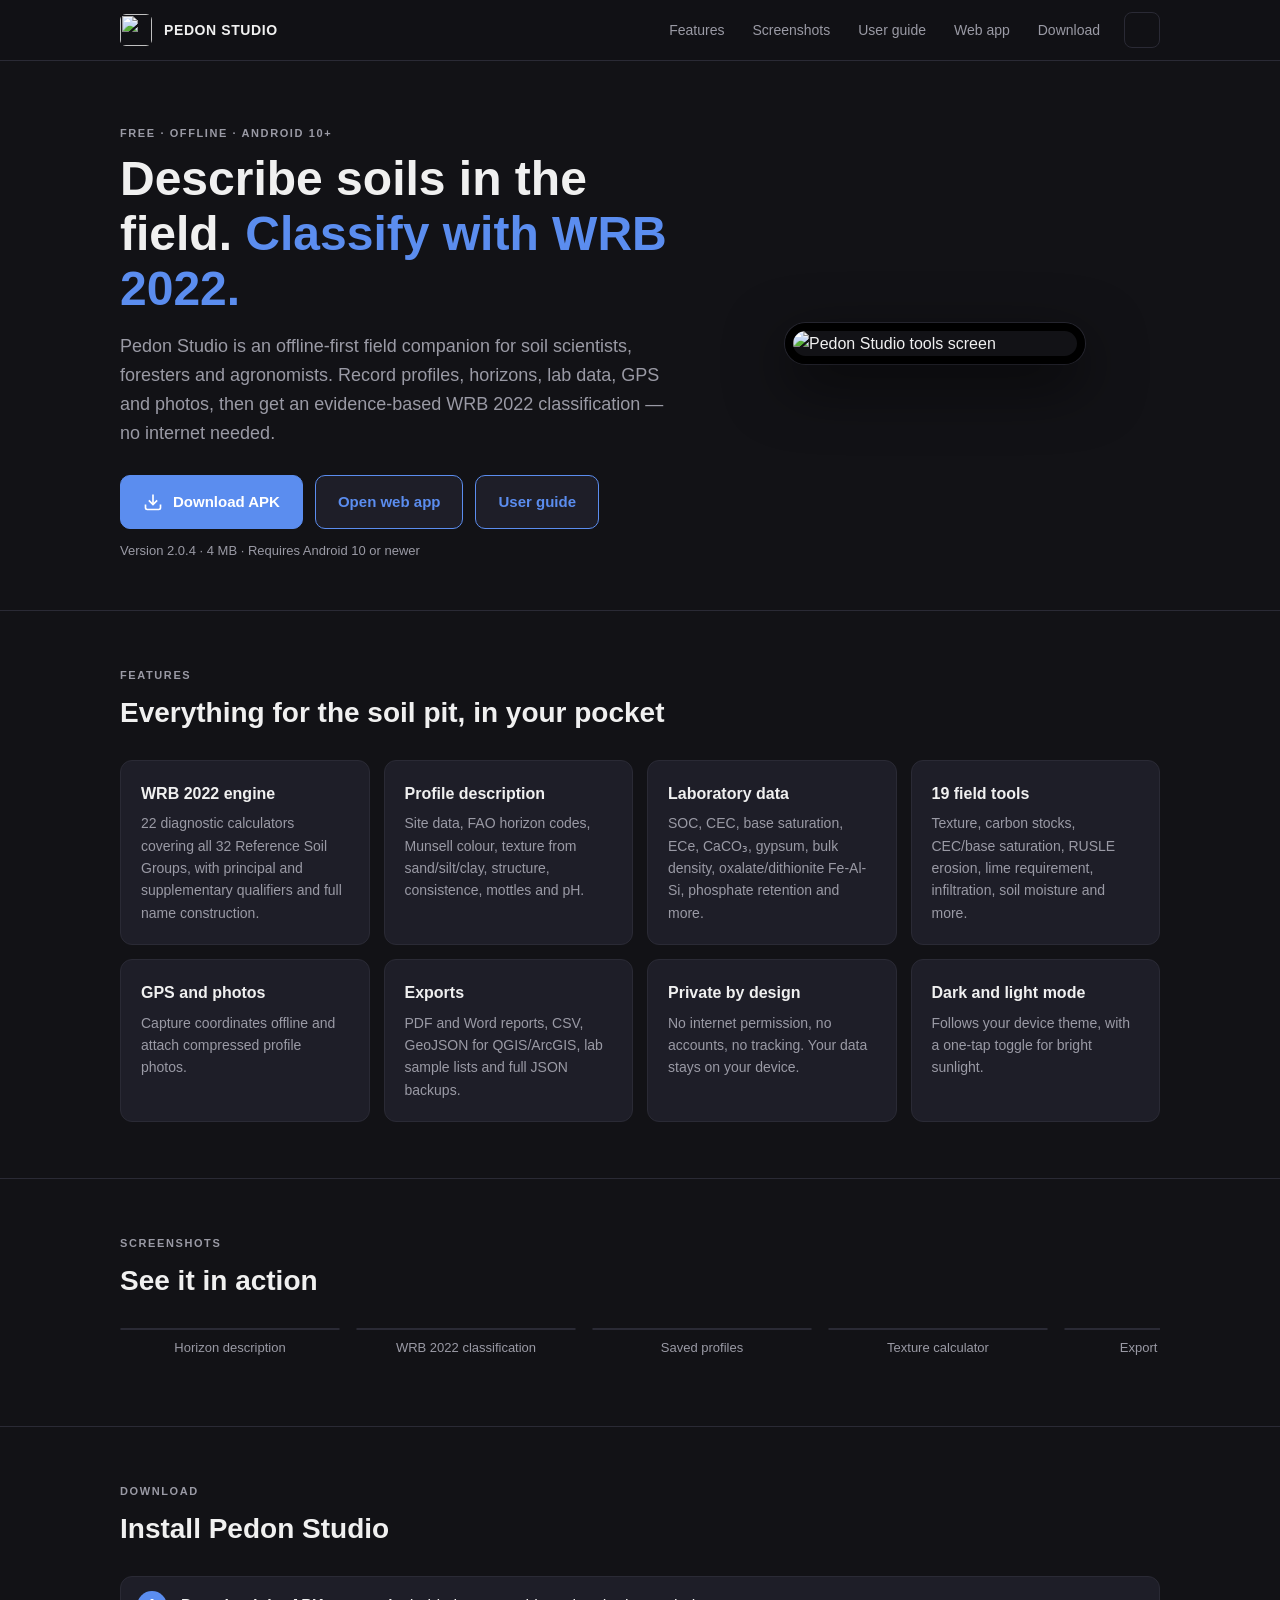
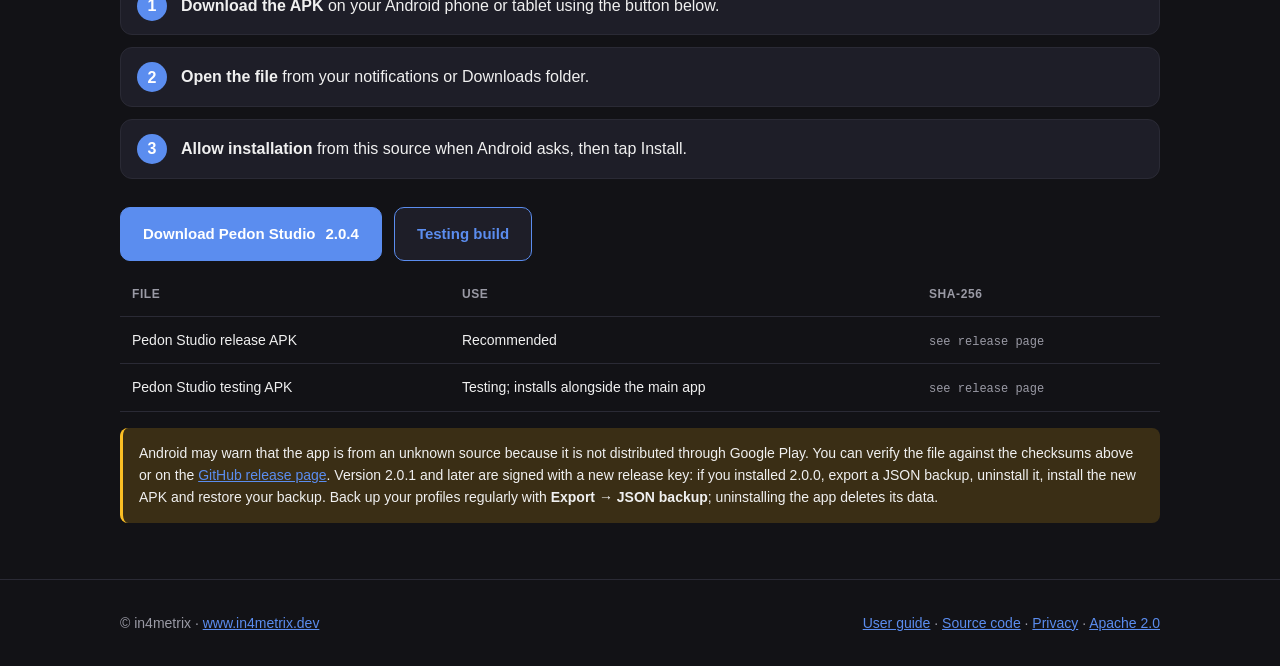
==== commit 61028082: "Web app on the site, same-domain APK downloads, tablet layout - Serve the full app at /app/: the bui" ====
--- a/site/index.html
+++ b/site/index.html
@@ -66,7 +66,7 @@
 </style>
 </head>
 <body>
-<nav><div class="wrap"><img src="/pedon_logo.png" alt=""><b>Pedon Studio</b><a class="hide" href="#features">Features</a><a class="hide" href="#screenshots">Screenshots</a><a class="hide" href="/guide/">User guide</a><a href="#download">Download</a><button id="themeToggle" class="theme-btn" type="button" aria-label="Toggle theme"></button></div></nav>
+<nav><div class="wrap"><img src="/pedon_logo.png" alt=""><b>Pedon Studio</b><a class="hide" href="#features">Features</a><a class="hide" href="#screenshots">Screenshots</a><a class="hide" href="/guide/">User guide</a><a href="/app/">Web app</a><a href="#download">Download</a><button id="themeToggle" class="theme-btn" type="button" aria-label="Toggle theme"></button></div></nav>
 
 <header class="wrap hero">
   <div>
@@ -74,10 +74,11 @@
     <h1>Describe soils in the field. <span>Classify with WRB 2022.</span></h1>
     <p class="lead">Pedon Studio is an offline-first field companion for soil scientists, foresters and agronomists. Record profiles, horizons, lab data, GPS and photos, then get an evidence-based WRB 2022 classification — no internet needed.</p>
     <div class="cta">
-      <a class="btn p" data-apk="release" href="https://github.com/jm0535/pedon/releases/latest"><svg viewBox="0 0 24 24" fill="none" stroke="currentColor" stroke-width="2"><path d="M21 15v4a2 2 0 0 1-2 2H5a2 2 0 0 1-2-2v-4"/><polyline points="7 10 12 15 17 10"/><line x1="12" y1="15" x2="12" y2="3"/></svg>Download APK</a>
+      <a class="btn p" download data-apk="release" href="https://github.com/jm0535/pedon/releases/latest"><svg viewBox="0 0 24 24" fill="none" stroke="currentColor" stroke-width="2"><path d="M21 15v4a2 2 0 0 1-2 2H5a2 2 0 0 1-2-2v-4"/><polyline points="7 10 12 15 17 10"/><line x1="12" y1="15" x2="12" y2="3"/></svg>Download APK</a>
+      <a class="btn" href="/app/">Open web app</a>
       <a class="btn" href="/guide/">User guide</a>
     </div>
-    <p class="meta">Version <span data-version>2.0.3</span> · <span id="size">4 MB</span> · Requires Android 10 or newer</p>
+    <p class="meta">Version <span data-version>2.0.4</span> · <span id="size">4 MB</span> · Requires Android 10 or newer</p>
   </div>
   <div class="phone"><img src="screenshots/02-tools.png" alt="Pedon Studio tools screen"></div>
 </header>
@@ -120,8 +121,8 @@
     <li><b>Allow installation</b> from this source when Android asks, then tap Install.</li>
   </ol>
   <div class="cta">
-    <a class="btn p" data-apk="release" href="https://github.com/jm0535/pedon/releases/latest">Download Pedon Studio <span data-version>2.0.3</span></a>
-    <a class="btn" data-apk="debug" href="https://github.com/jm0535/pedon/releases/latest">Testing build</a>
+    <a class="btn p" download data-apk="release" href="https://github.com/jm0535/pedon/releases/latest">Download Pedon Studio <span data-version>2.0.4</span></a>
+    <a class="btn" download data-apk="debug" href="https://github.com/jm0535/pedon/releases/latest">Testing build</a>
   </div>
   <table>
     <tr><th>File</th><th>Use</th><th>SHA-256</th></tr>
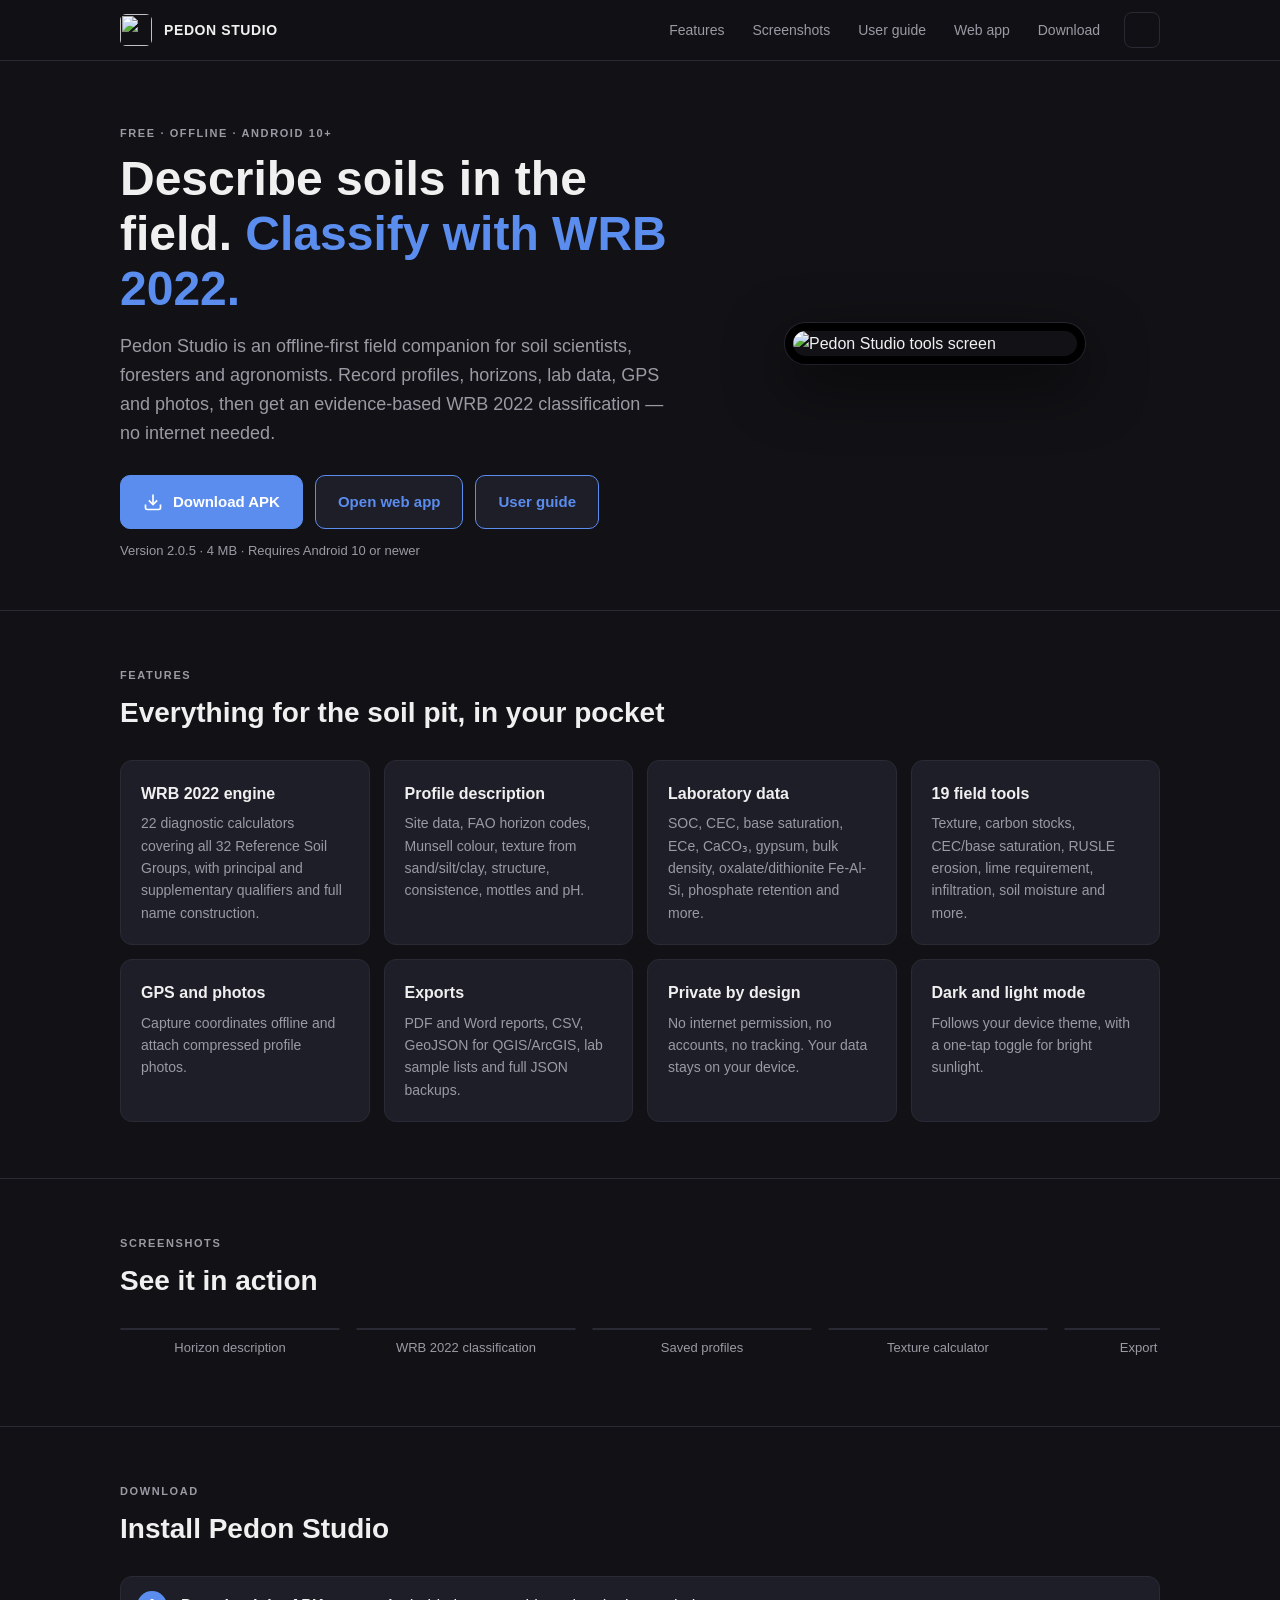
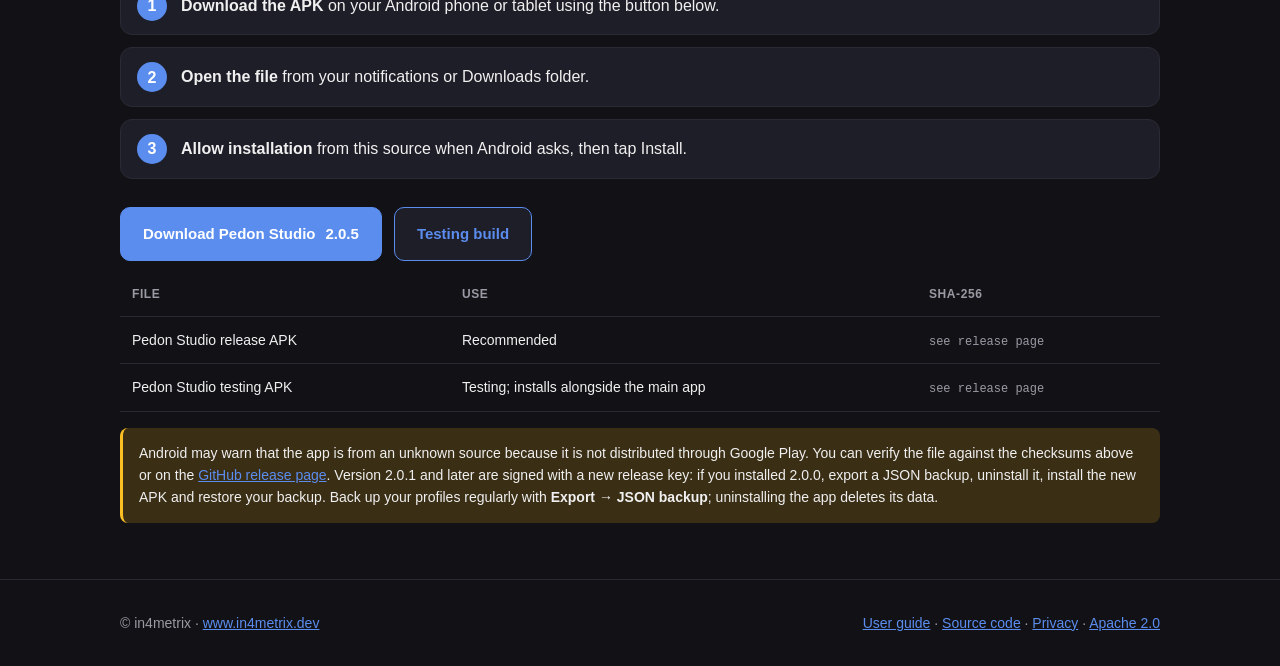
==== commit 241778ff: "Bump to 2.0.5; refresh SIGNING.md example paths" ====
--- a/site/index.html
+++ b/site/index.html
@@ -78,7 +78,7 @@
       <a class="btn" href="/app/">Open web app</a>
       <a class="btn" href="/guide/">User guide</a>
     </div>
-    <p class="meta">Version <span data-version>2.0.4</span> · <span id="size">4 MB</span> · Requires Android 10 or newer</p>
+    <p class="meta">Version <span data-version>2.0.5</span> · <span id="size">4 MB</span> · Requires Android 10 or newer</p>
   </div>
   <div class="phone"><img src="screenshots/02-tools.png" alt="Pedon Studio tools screen"></div>
 </header>
@@ -121,7 +121,7 @@
     <li><b>Allow installation</b> from this source when Android asks, then tap Install.</li>
   </ol>
   <div class="cta">
-    <a class="btn p" download data-apk="release" href="https://github.com/jm0535/pedon/releases/latest">Download Pedon Studio <span data-version>2.0.4</span></a>
+    <a class="btn p" download data-apk="release" href="https://github.com/jm0535/pedon/releases/latest">Download Pedon Studio <span data-version>2.0.5</span></a>
     <a class="btn" download data-apk="debug" href="https://github.com/jm0535/pedon/releases/latest">Testing build</a>
   </div>
   <table>
